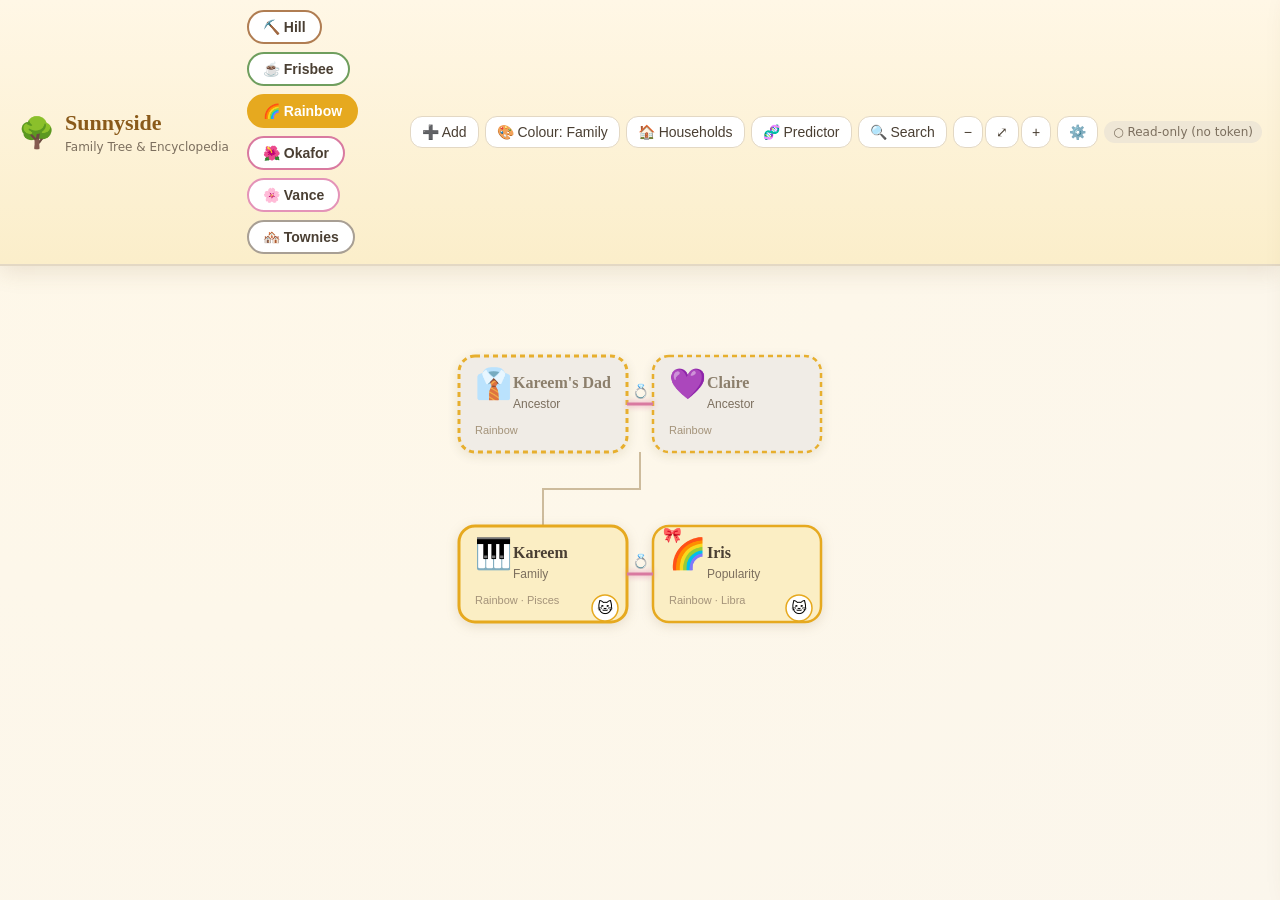
==== docs/index.html @ f7dc530b "Add 🧬 baby genetics predictor tab Pick two parents and see possible children's hair & eye colours us" ====
<!DOCTYPE html>
<html lang="en">
<head>
  <meta charset="UTF-8">
  <meta name="viewport" content="width=device-width, initial-scale=1.0">
  <title>Sunnyside Family Tree 🌳🌻</title>
  <link rel="stylesheet" href="css/styles.css">
  <link rel="icon" href="data:image/svg+xml,<svg xmlns='http://www.w3.org/2000/svg' viewBox='0 0 100 100'><text y='.9em' font-size='90'>🌻</text></svg>">
</head>
<body>
  <header class="topbar">
    <div class="brand"><span class="brand-emoji">🌳</span><div><h1>Sunnyside</h1><small>Family Tree &amp; Encyclopedia</small></div></div>
    <nav id="tabs" class="tabs"></nav>
    <div class="toolbar">
      <span class="add-wrap">
        <button id="btnAdd" class="tool" title="Add a new Sim or pet">➕ Add</button>
        <div id="addMenu" class="add-menu">
          <button data-add-sim>👶 Add a Sim</button>
          <button data-add-pet>🐾 Add a pet</button>
          <button data-add-hh>🏠 Add a household</button>
        </div>
      </span>
      <button id="btnColour" class="tool" title="Switch colour coding">🎨 Colour: Family</button>
      <button id="btnHouseholds" class="tool" title="Household view">🏠 Households</button>
      <button id="btnPredict" class="tool" title="Baby genetics predictor">🧬 Predictor</button>
      <button id="btnSearch" class="tool" title="Search (press /)">🔍 Search</button>
      <span class="zoomgroup">
        <button id="btnZoomOut" class="tool" title="Zoom out">−</button>
        <button id="btnZoomReset" class="tool" title="Fit">⤢</button>
        <button id="btnZoomIn" class="tool" title="Zoom in">+</button>
      </span>
      <button id="btnSettings" class="tool" title="Settings">⚙️</button>
      <span id="saveStatus" class="status readonly">○ Read-only</span>
    </div>
  </header>

  <main id="stage" class="stage"><div class="loading">Loading Sunnyside… 🌻</div></main>

  <div id="legend" class="legend"></div>

  <aside id="panel" class="panel"></aside>

  <!-- Search overlay -->
  <div id="searchOverlay" class="overlay search-overlay">
    <div class="search-box">
      <input id="searchInput" type="text" placeholder="Search any Sim or pet…" autocomplete="off">
      <div id="searchList" class="search-list"></div>
    </div>
  </div>

  <!-- Settings overlay -->
  <div id="settingsOverlay" class="overlay">
    <div class="settings-box">
      <h2>⚙️ Settings — Auto-save</h2>
      <p class="settings-intro">Paste a GitHub access token to auto-save every change straight to your repo. No token = read-only.
        See <a href="SETUP.md" target="_blank">SETUP.md</a> for step-by-step instructions.</p>
      <label class="frow"><span>Repository</span><input id="setRepo" placeholder="cannedelf/iris-journal"></label>
      <label class="frow"><span>Branch</span><input id="setBranch" placeholder="main"></label>
      <label class="frow"><span>Access token</span><input id="setToken" type="password" placeholder="github_pat_…"></label>
      <p id="setMsg" class="settings-msg"></p>
      <button id="setResync" type="button" class="ghost" style="width:100%">🔄 Reload latest from GitHub (fixes out-of-sync)</button>
      <div class="settings-actions"><button id="setCancel" class="ghost">Cancel</button><button id="setSave" class="primary">Save &amp; connect</button></div>
      <p class="settings-note">🔒 The token is stored only in this browser (localStorage). Use a fine-grained token scoped to just this one repository with Contents read &amp; write.</p>
    </div>
  </div>

  <script type="module" src="js/app.js"></script>
</body>
</html>
---- docs/css/styles.css ----
/* Sunnyside Family Tree — warm, photo-album styling. Not a spreadsheet! 🌻 */
:root {
  --cream: #fbf6ec;
  --cream-2: #f4ecdc;
  --ink: #4a3f33;
  --ink-soft: #7c6f5e;
  --gold: #e6a91f;
  --green: #6f9e5e;
  --pink: #d97aa0;
  --line: #e3d8c4;
  --shadow: 0 6px 22px rgba(120, 95, 50, 0.14);
  --radius: 18px;
  font-size: 16px;
}

* { box-sizing: border-box; }
html, body { height: 100%; margin: 0; }
body {
  font-family: "Segoe UI", "Nunito", system-ui, -apple-system, sans-serif;
  color: var(--ink);
  background: radial-gradient(circle at 20% -10%, #fff8e8, var(--cream)) fixed;
  display: flex; flex-direction: column; height: 100vh; overflow: hidden;
}
h1, h2, h3, h4 { font-family: "Georgia", "Nunito", serif; font-weight: 700; }
a { color: var(--green); }

/* ---------- Top bar ---------- */
.topbar {
  display: flex; align-items: center; gap: 18px; padding: 10px 18px;
  background: linear-gradient(180deg, #fff7e6, #fbeeca);
  border-bottom: 2px solid var(--line); box-shadow: var(--shadow); z-index: 20; flex-wrap: wrap;
}
.brand { display: flex; align-items: center; gap: 10px; }
.brand-emoji { font-size: 30px; }
.brand h1 { margin: 0; font-size: 22px; color: #8a5a1a; }
.brand small { color: var(--ink-soft); font-size: 12px; }

.tabs { display: flex; gap: 8px; flex: 1; flex-wrap: wrap; }
.tab {
  border: 2px solid var(--c, #ccc); background: #fff; color: var(--ink);
  padding: 7px 14px; border-radius: 999px; cursor: pointer; font-size: 14px; font-weight: 600;
  transition: all .15s;
}
.tab:hover { background: color-mix(in srgb, var(--c) 14%, #fff); }
.tab.active { background: var(--c); color: #fff; }

.toolbar { display: flex; align-items: center; gap: 6px; flex-wrap: wrap; }
.tool {
  border: 1.5px solid var(--line); background: #fff; border-radius: 12px; padding: 7px 11px;
  cursor: pointer; font-size: 14px; color: var(--ink);
}
.tool:hover { background: var(--cream-2); }
.tool.active { background: var(--gold); color: #fff; border-color: var(--gold); }
.add-wrap { position: relative; display: inline-block; }
.add-menu { position: absolute; top: 110%; left: 0; background: #fff; border: 1.5px solid var(--line); border-radius: 12px; box-shadow: var(--shadow); padding: 6px; display: none; z-index: 50; min-width: 150px; }
.add-menu.open { display: block; }
.add-menu button { display: block; width: 100%; text-align: left; border: none; background: none; padding: 9px 12px; border-radius: 8px; cursor: pointer; font-size: 14px; color: var(--ink); }
.add-menu button:hover { background: var(--cream-2); }
.zoomgroup { display: inline-flex; gap: 2px; }
.zoomgroup .tool { padding: 7px 10px; }

.status { font-size: 12px; padding: 4px 9px; border-radius: 999px; white-space: nowrap; }
.status.readonly { background: #efe7d6; color: var(--ink-soft); }
.status.saved { background: #e3f0d8; color: #4d7a36; }
.status.dirty { background: #fbe6c4; color: #9a6a14; }

/* ---------- Stage / tree ---------- */
.stage { flex: 1; position: relative; overflow: hidden; }
.loading, .empty, .error { padding: 60px; text-align: center; color: var(--ink-soft); }
.error small { color: #b56; }

.tree-svg { display: block; width: 100%; height: 100%; cursor: grab; }
.tree-svg.grabbing { cursor: grabbing; }

.node { cursor: pointer; }
.node-box { filter: drop-shadow(0 3px 6px rgba(120,95,50,.16)); transition: filter .15s; }
.node:hover .node-box { filter: drop-shadow(0 0 8px rgba(230,169,31,.65)); }
.node.ancestor .node-box { opacity: .92; }

/* Iris — the heart of Sunnyside — gets a gentle cycling rainbow glow. 🌈 */
.node.heart .node-box { animation: rainbowglow 5s linear infinite; }
.node.heart:hover .node-box { animation: none; }
@keyframes rainbowglow {
  0%   { filter: drop-shadow(0 0 5px #e6a91f); }
  20%  { filter: drop-shadow(0 0 6px #6f9e5e); }
  40%  { filter: drop-shadow(0 0 6px #5aa6d0); }
  60%  { filter: drop-shadow(0 0 6px #d97aa0); }
  80%  { filter: drop-shadow(0 0 6px #b07d52); }
  100% { filter: drop-shadow(0 0 5px #e6a91f); }
}
.type-badge text { pointer-events: none; }
.node.faded { opacity: .55; }
.node.faded:hover { opacity: .85; }
.node-name { font: 700 16px Georgia, serif; fill: var(--ink); }
.node-sub { font: 500 12px "Segoe UI", sans-serif; fill: var(--ink-soft); }
.node-foot { font: 500 11px "Segoe UI", sans-serif; fill: #a4937a; }
.node.ancestor .node-name { fill: #8c7f6c; }

.edge { fill: none; stroke: #cdbb9c; stroke-width: 2; }
.marriage { stroke: var(--pink); stroke-width: 2.5; }
.marriage.strong { stroke-width: 3; filter: drop-shadow(0 0 3px #e58fb0); animation: marriageglow 2.4s ease-in-out infinite; }
@keyframes marriageglow { 0%,100% { opacity: .7; } 50% { opacity: 1; } }
.edge-alien { stroke: #4fae3f; stroke-width: 2.5; stroke-dasharray: 7 5; filter: drop-shadow(0 0 2.5px #9be08a); animation: alienflow 1.4s linear infinite; }
@keyframes alienflow { to { stroke-dashoffset: -24; } }
.alien-mark { font-size: 15px; }

/* Adoption — a love choice, not biology: warm pink dotted line + beating heart. ❤️ */
.edge-adopt { stroke: #e05a7a; stroke-width: 2.5; stroke-dasharray: 2 6; stroke-linecap: round; filter: drop-shadow(0 0 2px #f3acc0); }
.adopt-mark { font-size: 14px; transform-box: fill-box; transform-origin: center; animation: heartbeat 1.6s ease-in-out infinite; }
@keyframes heartbeat { 0%, 100% { transform: scale(1); } 15% { transform: scale(1.28); } 30% { transform: scale(1); } 45% { transform: scale(1.18); } 60% { transform: scale(1); } }
.marriage-mark { font-size: 14px; }

.pet-chip { cursor: pointer; }
.pet-chip:hover circle { stroke-width: 2.5; }

/* ---------- Households ---------- */
.household-grid { display: grid; grid-template-columns: repeat(auto-fill, minmax(280px, 1fr)); gap: 18px; padding: 24px; overflow: auto; height: 100%; }
.household-card { position: relative; background: #fff; border: 1.5px solid var(--line); border-radius: var(--radius); padding: 16px 18px; box-shadow: var(--shadow); }
.hh-edit { position: absolute; top: 12px; right: 12px; border: 1.5px solid var(--line); background: #fff; border-radius: 9px; padding: 4px 9px; cursor: pointer; font-size: 13px; color: #8a5a1a; }
.hh-edit:hover { background: var(--cream-2); }
.household-card h3 { margin: 0 0 2px; }
.household-loc { color: var(--ink-soft); font-size: 13px; margin: 0 0 10px; }
.household-feat { color: #a4937a; font-size: 12px; margin: 10px 0 0; font-style: italic; }
.household-members { display: flex; flex-wrap: wrap; gap: 7px; }
.member-chip { border: 2px solid #ccc; background: #fff; border-radius: 999px; padding: 5px 11px; font-size: 13px; cursor: pointer; }
.member-chip:hover { background: var(--cream-2); }

/* ---------- Slide-over panel ---------- */
.panel {
  position: fixed; top: 0; right: 0; width: min(560px, 96vw); height: 100vh;
  background: var(--cream); box-shadow: -8px 0 30px rgba(90,70,40,.22);
  transform: translateX(105%); transition: transform .28s cubic-bezier(.3,.7,.3,1);
  overflow-y: auto; z-index: 40;
}
.panel.open { transform: translateX(0); }

.profile { --fam: #a89f94; padding-bottom: 40px; }
.profile-head {
  position: relative; padding: 22px 24px 18px;
  background: linear-gradient(160deg, color-mix(in srgb, var(--fam) 22%, #fff), #fff);
  border-bottom: 3px solid var(--fam); display: flex; gap: 18px; align-items: flex-start;
}
.close, .edit {
  position: absolute; top: 14px; border: none; background: #fff; border-radius: 10px;
  padding: 6px 10px; cursor: pointer; box-shadow: var(--shadow); font-size: 14px;
}
.close { right: 14px; }
.edit { right: 64px; color: #8a5a1a; }
.photo { width: 104px; height: 104px; border-radius: 16px; border: 3px solid var(--fam); overflow: hidden; flex-shrink: 0; box-shadow: var(--shadow); }
.photo img { width: 100%; height: 100%; object-fit: cover; }
.photo.placeholder { display: flex; align-items: center; justify-content: center; font-size: 52px; }
.head-text h2 { margin: 4px 0 2px; }
.head-sub { margin: 0; color: var(--ink-soft); font-size: 13px; }
.oneliner { font-style: italic; color: #8a6a3a; margin: 8px 0 0; }
.anc-banner { font-size: 12px; background: #efece6; color: #8c7f6c; padding: 4px 8px; border-radius: 8px; display: inline-block; margin: 6px 0 0; }

.nav-block { display: grid; gap: 8px; padding: 14px 24px; background: #fff; border-bottom: 1px solid var(--line); }
.nav-block strong { font-size: 12px; color: var(--ink-soft); margin-right: 6px; text-transform: uppercase; letter-spacing: .03em; }
.rel-chip { border: 2px solid #ccc; background: #fff; border-radius: 999px; padding: 3px 10px; font-size: 13px; cursor: pointer; margin: 2px; }
.rel-chip:hover { background: var(--cream-2); }
.rel-chip.missing { color: #b56; border-color: #e3b; cursor: default; }
.muted { color: #b3a890; }

.profile section { padding: 16px 24px; border-bottom: 1px solid var(--line); }
.profile h3 { margin: 0 0 12px; color: #8a5a1a; font-size: 17px; }
.profile h4 { margin: 14px 0 8px; font-size: 14px; }
.kv { display: grid; grid-template-columns: 1fr 1fr; gap: 8px 18px; margin: 0; }
.kv > div { display: flex; flex-direction: column; }
.kv dt { font-size: 11px; color: var(--ink-soft); text-transform: uppercase; letter-spacing: .03em; }
.kv dd { margin: 1px 0 0; font-size: 14px; }
.gen-notes { background: #fff3da; border-left: 3px solid var(--gold); padding: 8px 12px; border-radius: 6px; font-size: 13px; margin: 12px 0 0; }

.bar-row { display: grid; grid-template-columns: 90px 1fr 28px; align-items: center; gap: 10px; margin: 4px 0; }
.bar-label { font-size: 13px; }
.bar-track { background: #ece0c9; height: 9px; border-radius: 5px; overflow: hidden; }
.bar-fill { display: block; height: 100%; background: linear-gradient(90deg, var(--gold), var(--green)); }
.bar-val { font-size: 12px; text-align: right; color: var(--ink-soft); }
.ok { color: #4d7a36; } .warn { color: #c2772a; }

.moments, .rels { width: 100%; border-collapse: collapse; font-size: 13px; }
.moments td, .rels td { padding: 6px 8px; border-bottom: 1px solid var(--line); vertical-align: top; }
.moments .mr { font-weight: 700; color: var(--green); white-space: nowrap; width: 40px; }
.mn { display: block; color: var(--ink-soft); font-size: 12px; }
.wants { list-style: none; padding: 0; margin: 0; }
.wants li { padding: 4px 0; font-size: 14px; }

/* ---------- Editor ---------- */
.editor { padding: 0 0 60px; }
.editor-head { position: sticky; top: 0; background: #fff; padding: 16px 24px; border-bottom: 2px solid var(--gold); display: flex; justify-content: space-between; align-items: center; z-index: 2; }
.editor-head h2 { margin: 0; font-size: 18px; }
.editor-actions { display: flex; gap: 8px; }
.editor fieldset { border: 1px solid var(--line); border-radius: 12px; margin: 16px 24px; padding: 12px 16px; }
.editor legend { font-weight: 700; color: #8a5a1a; padding: 0 6px; }
.frow { display: grid; grid-template-columns: 150px 1fr; align-items: center; gap: 10px; margin: 7px 0; }
.frow > span { font-size: 13px; color: var(--ink-soft); }
.editor input, .editor select, .editor textarea { padding: 7px 9px; border: 1.5px solid var(--line); border-radius: 9px; font: inherit; font-size: 14px; background: #fff; width: 100%; }
.editor textarea { min-height: 60px; resize: vertical; }
.photo-edit { display: flex; align-items: center; gap: 16px; padding: 16px 24px; }
.file-btn { background: var(--gold); color: #fff; padding: 9px 14px; border-radius: 10px; cursor: pointer; font-size: 14px; font-weight: 600; }
.file-btn input { display: none; }
.rows { display: flex; flex-direction: column; gap: 6px; }
.lrow { display: flex; gap: 6px; align-items: center; }
.lrow.rel { flex-wrap: wrap; }
.lrow input.narrow { max-width: 60px; }
.del { background: #f6e2e2; border: none; border-radius: 8px; padding: 6px 9px; cursor: pointer; color: #b55; }
.add { margin-top: 8px; background: #eef3e6; border: 1px dashed var(--green); border-radius: 9px; padding: 7px 12px; cursor: pointer; color: #4d7a36; }
.hint { font-size: 13px; margin: 6px 0 0; }
.editor-foot { padding: 8px 24px 24px; display: flex; justify-content: flex-end; gap: 10px; align-items: center; }
.editor-foot .spacer { flex: 1; }
.danger { background: #f6e2e2; color: #b5454f; border: 1.5px solid #e3b8bc; border-radius: 10px; padding: 9px 16px; cursor: pointer; font-size: 14px; }
.danger:hover { background: #f0d0d0; }

.primary { background: var(--gold); color: #fff; border: none; border-radius: 10px; padding: 9px 18px; cursor: pointer; font-weight: 600; font-size: 14px; }
.primary:hover { background: #d29a14; }
.ghost { background: #fff; border: 1.5px solid var(--line); border-radius: 10px; padding: 9px 16px; cursor: pointer; font-size: 14px; }

/* ---------- Overlays ---------- */
.overlay { position: fixed; inset: 0; background: rgba(70,55,30,.32); display: none; align-items: flex-start; justify-content: center; z-index: 60; }
.overlay.open { display: flex; }
.search-overlay { padding-top: 12vh; }
.search-box { background: var(--cream); width: min(540px, 92vw); border-radius: 16px; box-shadow: var(--shadow); overflow: hidden; }
.search-box input { width: 100%; border: none; padding: 16px 20px; font-size: 17px; background: #fff; outline: none; }
.search-list { max-height: 50vh; overflow-y: auto; }
.search-item { display: flex; align-items: center; gap: 8px; width: 100%; text-align: left; border: none; background: none; padding: 11px 20px; cursor: pointer; font-size: 15px; border-top: 1px solid var(--line); }
.search-item:hover { background: var(--cream-2); }
.search-item small { color: var(--ink-soft); margin-left: auto; }

.settings-box { background: var(--cream); width: min(520px, 92vw); margin-top: 10vh; border-radius: 16px; padding: 24px 26px; box-shadow: var(--shadow); }
.settings-box h2 { margin: 0 0 8px; }
.settings-intro { font-size: 14px; color: var(--ink-soft); }
.settings-box .frow { grid-template-columns: 120px 1fr; }
.settings-box input { padding: 8px 10px; border: 1.5px solid var(--line); border-radius: 9px; font: inherit; }
.settings-actions { display: flex; justify-content: flex-end; gap: 10px; margin-top: 16px; }
.settings-msg { font-size: 13px; min-height: 18px; color: #8a5a1a; }
.settings-note { font-size: 12px; color: var(--ink-soft); margin-top: 14px; background: #fff; padding: 10px 12px; border-radius: 9px; }

/* Type-colour legend (shown only in Colour: Type mode) */
.legend { position: fixed; left: 16px; bottom: 16px; background: rgba(255,255,255,.95); border: 1.5px solid var(--line); border-radius: 14px; padding: 12px 14px; box-shadow: var(--shadow); z-index: 30; display: none; max-width: 230px; }
.legend.show { display: block; }
.legend strong { display: block; font-size: 12px; text-transform: uppercase; letter-spacing: .04em; color: var(--ink-soft); margin-bottom: 6px; }
.legend .leg { display: flex; align-items: center; gap: 7px; font-size: 13px; padding: 2px 0; }
.legend .leg i { width: 14px; height: 14px; border-radius: 4px; display: inline-block; flex-shrink: 0; }

.type-tag { font-size: 12px; font-weight: 600; background: rgba(255,255,255,.7); border: 1px solid var(--fam); border-radius: 999px; padding: 1px 8px; vertical-align: middle; white-space: nowrap; }

/* Baby genetics predictor */
.predictor { max-width: 680px; margin: 0 auto; padding: 28px 24px 50px; height: 100%; overflow-y: auto; }
.predictor h2 { color: #8a5a1a; margin: 0 0 4px; }
.pred-intro { color: var(--ink-soft); margin: 0 0 18px; }
.pred-pickers { display: flex; align-items: flex-end; gap: 14px; flex-wrap: wrap; background: #fff; border: 1.5px solid var(--line); border-radius: 14px; padding: 16px; box-shadow: var(--shadow); }
.pred-pickers label { display: flex; flex-direction: column; gap: 4px; font-size: 12px; color: var(--ink-soft); flex: 1; min-width: 160px; text-transform: uppercase; letter-spacing: .03em; }
.pred-pickers select { padding: 9px 10px; border: 1.5px solid var(--line); border-radius: 9px; font: inherit; font-size: 15px; background: #fff; }
.pred-plus { font-size: 20px; padding-bottom: 8px; }
.pred-results { margin-top: 20px; }
.pred-pair { font-size: 18px; font-weight: 700; text-align: center; margin: 0 0 16px; font-family: Georgia, serif; }
.pred-pair span { color: var(--pink); margin: 0 4px; }
.gene-block { background: #fff; border: 1.5px solid var(--line); border-radius: 14px; padding: 14px 18px; margin-bottom: 14px; box-shadow: var(--shadow); }
.gene-block h3 { margin: 0 0 10px; color: #8a5a1a; font-size: 16px; }
.gene-row { display: grid; grid-template-columns: 24px 96px 1fr 42px; align-items: center; gap: 10px; margin: 6px 0; }
.gene-emoji { font-size: 17px; }
.gene-cat { font-size: 14px; }
.gene-bar { background: #ece0c9; height: 11px; border-radius: 6px; overflow: hidden; }
.gene-bar span { display: block; height: 100%; background: linear-gradient(90deg, var(--gold), var(--pink)); }
.gene-pct { font-size: 13px; text-align: right; color: var(--ink-soft); }
.gene-magic { font-size: 13px; color: #8a6a3a; margin: 10px 0 0; }
.carried { font-size: 13px; color: #8a6a3a; background: #fff3da; border-left: 3px solid var(--gold); padding: 6px 10px; border-radius: 6px; margin: 8px 0 0; }

.toast { position: fixed; bottom: 22px; left: 50%; transform: translateX(-50%); background: var(--ink); color: #fff; padding: 11px 18px; border-radius: 12px; font-size: 14px; box-shadow: var(--shadow); z-index: 80; }

@media (max-width: 640px) {
  .kv { grid-template-columns: 1fr; }
  .frow { grid-template-columns: 1fr; }
  .brand small { display: none; }
}
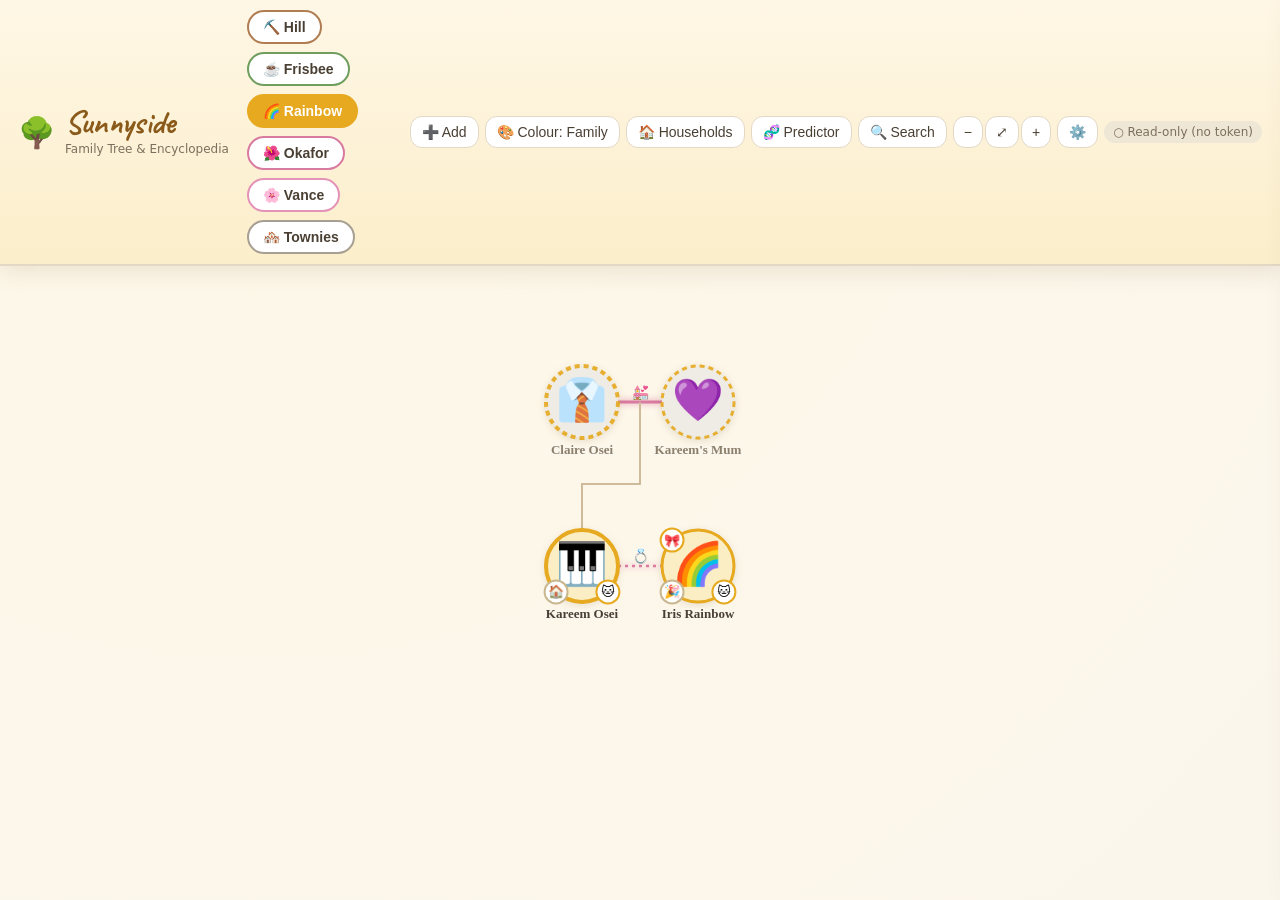
==== commit 9b8e149c: "Handwritten Sunnyside title + distinct engaged/married lines - 'Sunnyside' header now uses the warm " ====
--- a/docs/index.html
+++ b/docs/index.html
@@ -4,6 +4,9 @@
   <meta charset="UTF-8">
   <meta name="viewport" content="width=device-width, initial-scale=1.0">
   <title>Sunnyside Family Tree 🌳🌻</title>
+  <link rel="preconnect" href="https://fonts.googleapis.com">
+  <link rel="preconnect" href="https://fonts.gstatic.com" crossorigin>
+  <link href="https://fonts.googleapis.com/css2?family=Caveat:wght@600;700&display=swap" rel="stylesheet">
   <link rel="stylesheet" href="css/styles.css">
   <link rel="icon" href="data:image/svg+xml,<svg xmlns='http://www.w3.org/2000/svg' viewBox='0 0 100 100'><text y='.9em' font-size='90'>🌻</text></svg>">
 </head>
--- a/docs/css/styles.css
+++ b/docs/css/styles.css
@@ -32,7 +32,7 @@
 }
 .brand { display: flex; align-items: center; gap: 10px; }
 .brand-emoji { font-size: 30px; }
-.brand h1 { margin: 0; font-size: 22px; color: #8a5a1a; }
+.brand h1 { margin: 0; font-family: 'Caveat', 'Segoe Script', cursive; font-size: 33px; font-weight: 700; color: #8a5a1a; line-height: .95; }
 .brand small { color: var(--ink-soft); font-size: 12px; }
 
 .tabs { display: flex; gap: 8px; flex: 1; flex-wrap: wrap; }
@@ -72,14 +72,19 @@
 .tree-svg { display: block; width: 100%; height: 100%; cursor: grab; }
 .tree-svg.grabbing { cursor: grabbing; }
 
-.node { cursor: pointer; }
-.node-box { filter: drop-shadow(0 3px 6px rgba(120,95,50,.16)); transition: filter .15s; }
-.node:hover .node-box { filter: drop-shadow(0 0 8px rgba(230,169,31,.65)); }
-.node.ancestor .node-box { opacity: .92; }
+.node { cursor: pointer; outline: none; -webkit-tap-highlight-color: transparent; }
+.node:focus-visible .avatar-ring { filter: drop-shadow(0 0 7px rgba(230,169,31,.95)); }
+.avatar-bg { filter: drop-shadow(0 2px 5px rgba(120,95,50,.22)); }
+.avatar-ring { transition: filter .15s; }
+.avatar-emoji, .pet-count { pointer-events: none; }
+.node:hover .avatar-ring { filter: drop-shadow(0 0 8px rgba(230,169,31,.75)); }
+.node:hover .avatar-bg { filter: drop-shadow(0 0 9px rgba(230,169,31,.55)); }
+.node.ancestor .avatar-ring { opacity: .9; }
+.pet-count { fill: #8a5a1a; font-weight: 700; }
 
 /* Iris — the heart of Sunnyside — gets a gentle cycling rainbow glow. 🌈 */
-.node.heart .node-box { animation: rainbowglow 5s linear infinite; }
-.node.heart:hover .node-box { animation: none; }
+.node.heart .avatar-ring { animation: rainbowglow 5s linear infinite; }
+.node.heart:hover .avatar-ring { animation: none; }
 @keyframes rainbowglow {
   0%   { filter: drop-shadow(0 0 5px #e6a91f); }
   20%  { filter: drop-shadow(0 0 6px #6f9e5e); }
@@ -91,15 +96,16 @@
 .type-badge text { pointer-events: none; }
 .node.faded { opacity: .55; }
 .node.faded:hover { opacity: .85; }
-.node-name { font: 700 16px Georgia, serif; fill: var(--ink); }
+.node-name { font: 700 13px Georgia, serif; fill: var(--ink); paint-order: stroke; stroke: #fbf6ec; stroke-width: 3.5px; stroke-linejoin: round; }
 .node-sub { font: 500 12px "Segoe UI", sans-serif; fill: var(--ink-soft); }
 .node-foot { font: 500 11px "Segoe UI", sans-serif; fill: #a4937a; }
 .node.ancestor .node-name { fill: #8c7f6c; }
 
 .edge { fill: none; stroke: #cdbb9c; stroke-width: 2; }
-.marriage { stroke: var(--pink); stroke-width: 2.5; }
-.marriage.strong { stroke-width: 3; filter: drop-shadow(0 0 3px #e58fb0); animation: marriageglow 2.4s ease-in-out infinite; }
-@keyframes marriageglow { 0%,100% { opacity: .7; } 50% { opacity: 1; } }
+.marriage { stroke: var(--pink); stroke-width: 2; }
+.marriage.engaged { stroke-width: 2.5; stroke-dasharray: 3 4; filter: drop-shadow(0 0 3px #e58fb0); animation: marriageglow 2.4s ease-in-out infinite; }
+.marriage.married { stroke-width: 3.2; filter: drop-shadow(0 0 3px #e58fb0); animation: marriageglow 2.4s ease-in-out infinite; }
+@keyframes marriageglow { 0%,100% { opacity: .72; } 50% { opacity: 1; } }
 .edge-alien { stroke: #4fae3f; stroke-width: 2.5; stroke-dasharray: 7 5; filter: drop-shadow(0 0 2.5px #9be08a); animation: alienflow 1.4s linear infinite; }
 @keyframes alienflow { to { stroke-dashoffset: -24; } }
 .alien-mark { font-size: 15px; }
@@ -114,7 +120,14 @@
 .pet-chip:hover circle { stroke-width: 2.5; }
 
 /* ---------- Households ---------- */
-.household-grid { display: grid; grid-template-columns: repeat(auto-fill, minmax(280px, 1fr)); gap: 18px; padding: 24px; overflow: auto; height: 100%; }
+.households-view { height: 100%; overflow-y: auto; padding-bottom: 30px; }
+.household-grid { display: grid; grid-template-columns: repeat(auto-fill, minmax(280px, 1fr)); gap: 18px; padding: 18px 24px; }
+.rotation-banner { display: flex; align-items: center; gap: 12px; justify-content: center; background: linear-gradient(180deg, #fff7e6, #fbeeca); border: 1.5px solid var(--line); border-radius: 14px; padding: 12px 18px; margin: 18px 24px 0; box-shadow: var(--shadow); flex-wrap: wrap; }
+.rot-label { color: var(--ink-soft); font-size: 14px; }
+.rot-num { font-family: Georgia, serif; font-size: 20px; color: #8a5a1a; cursor: pointer; padding: 2px 12px; border-radius: 8px; }
+.rot-num:hover { background: #fff; }
+.rot-btn { width: 30px; height: 30px; border-radius: 50%; border: 1.5px solid var(--gold); background: #fff; color: #8a5a1a; font-size: 18px; cursor: pointer; line-height: 1; }
+.rot-btn:hover { background: var(--gold); color: #fff; }
 .household-card { position: relative; background: #fff; border: 1.5px solid var(--line); border-radius: var(--radius); padding: 16px 18px; box-shadow: var(--shadow); }
 .hh-edit { position: absolute; top: 12px; right: 12px; border: 1.5px solid var(--line); background: #fff; border-radius: 9px; padding: 4px 9px; cursor: pointer; font-size: 13px; color: #8a5a1a; }
 .hh-edit:hover { background: var(--cream-2); }
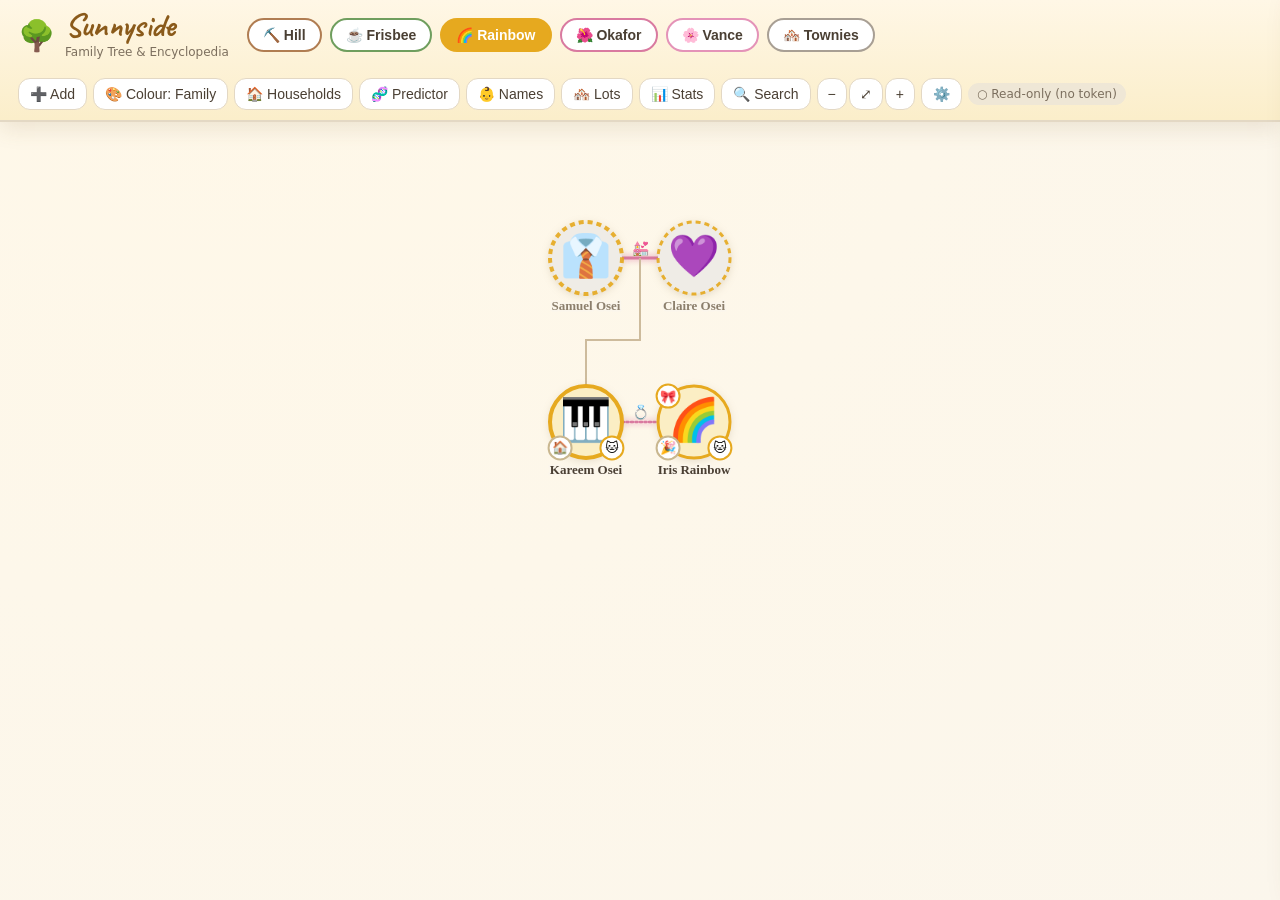
==== commit 22a3fa92: "Features 3-6: Baby Name Bank, Badges, Community Lots, Stats #3 👶 Baby Name Bank tab — each family's " ====
--- a/docs/index.html
+++ b/docs/index.html
@@ -21,11 +21,15 @@
           <button data-add-sim>👶 Add a Sim</button>
           <button data-add-pet>🐾 Add a pet</button>
           <button data-add-hh>🏠 Add a household</button>
+          <button data-add-lot>🏘️ Add a community lot</button>
         </div>
       </span>
       <button id="btnColour" class="tool" title="Switch colour coding">🎨 Colour: Family</button>
       <button id="btnHouseholds" class="tool" title="Household view">🏠 Households</button>
       <button id="btnPredict" class="tool" title="Baby genetics predictor">🧬 Predictor</button>
+      <button id="btnNames" class="tool" title="Baby name bank">👶 Names</button>
+      <button id="btnLots" class="tool" title="Community lots">🏘️ Lots</button>
+      <button id="btnStats" class="tool" title="Sunnyside stats">📊 Stats</button>
       <button id="btnSearch" class="tool" title="Search (press /)">🔍 Search</button>
       <span class="zoomgroup">
         <button id="btnZoomOut" class="tool" title="Zoom out">−</button>
--- a/docs/css/styles.css
+++ b/docs/css/styles.css
@@ -103,7 +103,7 @@
 
 .edge { fill: none; stroke: #cdbb9c; stroke-width: 2; }
 .marriage { stroke: var(--pink); stroke-width: 2; }
-.marriage.engaged { stroke-width: 2.5; stroke-dasharray: 3 4; filter: drop-shadow(0 0 3px #e58fb0); animation: marriageglow 2.4s ease-in-out infinite; }
+.marriage.engaged { stroke-width: 2.5; stroke-dasharray: 2 2.5; stroke-linecap: round; filter: drop-shadow(0 0 3px #e58fb0); animation: marriageglow 2.4s ease-in-out infinite; }
 .marriage.married { stroke-width: 3.2; filter: drop-shadow(0 0 3px #e58fb0); animation: marriageglow 2.4s ease-in-out infinite; }
 @keyframes marriageglow { 0%,100% { opacity: .72; } 50% { opacity: 1; } }
 .edge-alien { stroke: #4fae3f; stroke-width: 2.5; stroke-dasharray: 7 5; filter: drop-shadow(0 0 2.5px #9be08a); animation: alienflow 1.4s linear infinite; }
@@ -131,6 +131,21 @@
 .household-card { position: relative; background: #fff; border: 1.5px solid var(--line); border-radius: var(--radius); padding: 16px 18px; box-shadow: var(--shadow); }
 .hh-edit { position: absolute; top: 12px; right: 12px; border: 1.5px solid var(--line); background: #fff; border-radius: 9px; padding: 4px 9px; cursor: pointer; font-size: 13px; color: #8a5a1a; }
 .hh-edit:hover { background: var(--cream-2); }
+.hh-rotation { display: flex; align-items: center; justify-content: space-between; gap: 8px; margin: 4px 0 10px; }
+.hh-status { font-size: 14px; font-weight: 600; color: var(--ink); }
+.hh-daybtns { display: inline-flex; gap: 4px; }
+.rot-day { border: 1.5px solid var(--green); background: #fff; color: #4d7a36; border-radius: 8px; padding: 4px 9px; cursor: pointer; font-size: 13px; }
+.rot-day:hover { background: #eef3e6; }
+
+/* 🏆 Lifetime want progress */
+.lw-want { font-style: italic; color: #8a6a3a; margin: 0 0 8px; }
+.lw-bar { background: #ece0c9; height: 14px; border-radius: 8px; overflow: hidden; }
+.lw-bar span { display: block; height: 100%; background: linear-gradient(90deg, var(--gold), var(--green)); transition: width .3s; }
+.lw-count { text-align: right; font-weight: 700; color: #8a5a1a; margin: 4px 0 8px; }
+.lw-list { list-style: none; padding: 0; margin: 0; display: flex; flex-wrap: wrap; gap: 6px; }
+.lw-list li { font-size: 14px; }
+.lrow.tracker { flex-wrap: wrap; }
+.tr-done { display: inline-flex; align-items: center; gap: 4px; font-size: 13px; color: var(--ink-soft); white-space: nowrap; }
 .household-card h3 { margin: 0 0 2px; }
 .household-loc { color: var(--ink-soft); font-size: 13px; margin: 0 0 10px; }
 .household-feat { color: #a4937a; font-size: 12px; margin: 10px 0 0; font-style: italic; }
@@ -278,6 +293,40 @@
 .gene-magic { font-size: 13px; color: #8a6a3a; margin: 10px 0 0; }
 .carried { font-size: 13px; color: #8a6a3a; background: #fff3da; border-left: 3px solid var(--gold); padding: 6px 10px; border-radius: 6px; margin: 8px 0 0; }
 
+/* Extra views (Names / Lots / Stats) */
+.extras-view { max-width: 920px; margin: 0 auto; padding: 24px; height: 100%; overflow-y: auto; }
+.extras-h { color: #8a5a1a; margin: 0 0 4px; }
+.extras-sub { color: var(--ink-soft); margin: 0 0 18px; }
+
+.name-family { background: #fff; border: 1.5px solid var(--line); border-left-width: 5px; border-radius: 14px; padding: 14px 18px; margin-bottom: 16px; box-shadow: var(--shadow); }
+.name-family h3 { margin: 0 0 10px; color: #8a5a1a; }
+.name-cols { display: grid; grid-template-columns: 1fr 1fr; gap: 18px; }
+.name-col h4 { margin: 0 0 6px; color: var(--ink-soft); font-size: 13px; text-transform: uppercase; letter-spacing: .04em; }
+.name-col ul { list-style: none; padding: 0; margin: 0; }
+.name-item { display: flex; align-items: center; gap: 7px; padding: 5px 0; font-size: 15px; }
+.name-tick { border: none; background: none; cursor: pointer; font-size: 16px; padding: 0; }
+.name-item.used .name-text { text-decoration: line-through; color: #b3a890; }
+.name-item.used .name-emoji { opacity: .4; }
+.name-item.next { background: #fff7e0; border-radius: 8px; padding: 5px 6px; }
+.name-next { background: var(--gold); color: #fff; font-size: 10px; font-weight: 700; padding: 1px 7px; border-radius: 999px; }
+.name-note { color: #a4937a; font-size: 12px; font-style: italic; margin-left: auto; }
+
+.lots-grid { display: grid; grid-template-columns: repeat(auto-fill, minmax(250px, 1fr)); gap: 16px; }
+.lot-card { position: relative; background: #fff; border: 1.5px solid var(--line); border-radius: 14px; padding: 14px 16px; box-shadow: var(--shadow); }
+.lot-card h3 { margin: 0 0 6px; }
+.lot-status { font-weight: 600; margin: 0 0 6px; }
+.lot-notes { color: var(--ink-soft); font-size: 13px; margin: 0; }
+
+.stats-grid { display: grid; grid-template-columns: repeat(auto-fill, minmax(220px, 1fr)); gap: 16px; }
+.stat-card { background: #fff; border: 1.5px solid var(--line); border-radius: 14px; padding: 14px 18px; box-shadow: var(--shadow); }
+.stat-card h3 { margin: 0 0 8px; font-size: 15px; color: #8a5a1a; }
+.stat-big { font-family: Georgia, serif; font-size: 30px; font-weight: 700; color: var(--ink); margin: 0; }
+.stat-sub { color: var(--ink-soft); font-size: 13px; margin: 4px 0 0; }
+.stat-dist-row { display: flex; justify-content: space-between; font-size: 14px; padding: 2px 0; border-bottom: 1px dotted var(--line); }
+
+.badge-list { list-style: none; padding: 0; margin: 0; }
+.badge-list li { font-size: 14px; padding: 3px 0; }
+
 .toast { position: fixed; bottom: 22px; left: 50%; transform: translateX(-50%); background: var(--ink); color: #fff; padding: 11px 18px; border-radius: 12px; font-size: 14px; box-shadow: var(--shadow); z-index: 80; }
 
 @media (max-width: 640px) {
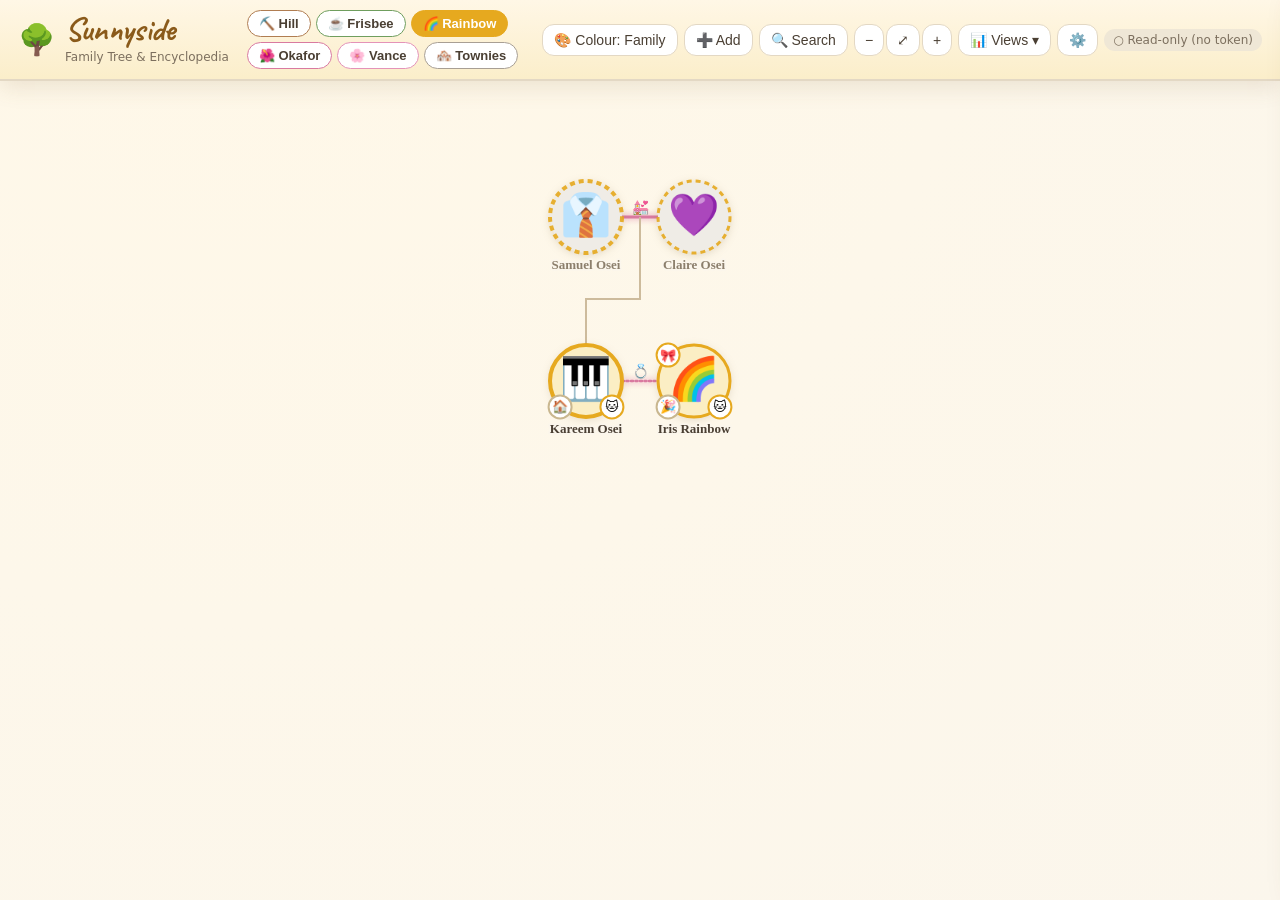
==== commit c977ad78: "Tidy top bar: compact family tabs + single Views dropdown Family tabs are smaller/tighter to fit one" ====
--- a/docs/index.html
+++ b/docs/index.html
@@ -15,6 +15,7 @@
     <div class="brand"><span class="brand-emoji">🌳</span><div><h1>Sunnyside</h1><small>Family Tree &amp; Encyclopedia</small></div></div>
     <nav id="tabs" class="tabs"></nav>
     <div class="toolbar">
+      <button id="btnColour" class="tool" title="Switch colour coding">🎨 Colour: Family</button>
       <span class="add-wrap">
         <button id="btnAdd" class="tool" title="Add a new Sim or pet">➕ Add</button>
         <div id="addMenu" class="add-menu">
@@ -24,17 +25,21 @@
           <button data-add-lot>🏘️ Add a community lot</button>
         </div>
       </span>
-      <button id="btnColour" class="tool" title="Switch colour coding">🎨 Colour: Family</button>
-      <button id="btnHouseholds" class="tool" title="Household view">🏠 Households</button>
-      <button id="btnPredict" class="tool" title="Baby genetics predictor">🧬 Predictor</button>
-      <button id="btnNames" class="tool" title="Baby name bank">👶 Names</button>
-      <button id="btnLots" class="tool" title="Community lots">🏘️ Lots</button>
-      <button id="btnStats" class="tool" title="Sunnyside stats">📊 Stats</button>
       <button id="btnSearch" class="tool" title="Search (press /)">🔍 Search</button>
       <span class="zoomgroup">
         <button id="btnZoomOut" class="tool" title="Zoom out">−</button>
         <button id="btnZoomReset" class="tool" title="Fit">⤢</button>
         <button id="btnZoomIn" class="tool" title="Zoom in">+</button>
+      </span>
+      <span class="views-wrap">
+        <button id="btnViews" class="tool" title="Open a view">📊 Views ▾</button>
+        <div id="viewsMenu" class="add-menu views-menu">
+          <button data-view="households">🏠 Households</button>
+          <button data-view="predict">🧬 Predictor</button>
+          <button data-view="names">👶 Names</button>
+          <button data-view="lots">🏘️ Lots</button>
+          <button data-view="stats">📊 Stats</button>
+        </div>
       </span>
       <button id="btnSettings" class="tool" title="Settings">⚙️</button>
       <span id="saveStatus" class="status readonly">○ Read-only</span>
--- a/docs/css/styles.css
+++ b/docs/css/styles.css
@@ -35,11 +35,11 @@
 .brand h1 { margin: 0; font-family: 'Caveat', 'Segoe Script', cursive; font-size: 33px; font-weight: 700; color: #8a5a1a; line-height: .95; }
 .brand small { color: var(--ink-soft); font-size: 12px; }
 
-.tabs { display: flex; gap: 8px; flex: 1; flex-wrap: wrap; }
+.tabs { display: flex; gap: 5px; flex: 1; flex-wrap: wrap; }
 .tab {
-  border: 2px solid var(--c, #ccc); background: #fff; color: var(--ink);
-  padding: 7px 14px; border-radius: 999px; cursor: pointer; font-size: 14px; font-weight: 600;
-  transition: all .15s;
+  border: 1.5px solid var(--c, #ccc); background: #fff; color: var(--ink);
+  padding: 5px 11px; border-radius: 999px; cursor: pointer; font-size: 13px; font-weight: 600;
+  transition: all .15s; white-space: nowrap;
 }
 .tab:hover { background: color-mix(in srgb, var(--c) 14%, #fff); }
 .tab.active { background: var(--c); color: #fff; }
@@ -51,7 +51,9 @@
 }
 .tool:hover { background: var(--cream-2); }
 .tool.active { background: var(--gold); color: #fff; border-color: var(--gold); }
-.add-wrap { position: relative; display: inline-block; }
+.add-wrap, .views-wrap { position: relative; display: inline-block; }
+.views-menu { left: auto; right: 0; }
+.add-menu button.active { background: var(--cream-2); font-weight: 700; color: #8a5a1a; }
 .add-menu { position: absolute; top: 110%; left: 0; background: #fff; border: 1.5px solid var(--line); border-radius: 12px; box-shadow: var(--shadow); padding: 6px; display: none; z-index: 50; min-width: 150px; }
 .add-menu.open { display: block; }
 .add-menu button { display: block; width: 100%; text-align: left; border: none; background: none; padding: 9px 12px; border-radius: 8px; cursor: pointer; font-size: 14px; color: var(--ink); }
@@ -181,6 +183,15 @@
 .head-sub { margin: 0; color: var(--ink-soft); font-size: 13px; }
 .oneliner { font-style: italic; color: #8a6a3a; margin: 8px 0 0; }
 .anc-banner { font-size: 12px; background: #efece6; color: #8c7f6c; padding: 4px 8px; border-radius: 8px; display: inline-block; margin: 6px 0 0; }
+
+.profile-tabs { position: sticky; top: 0; z-index: 3; display: flex; gap: 2px; padding: 8px 14px 0; background: var(--cream); border-bottom: 2px solid var(--fam, var(--line)); overflow-x: auto; }
+.profile-tabs button { border: none; background: none; padding: 9px 12px; cursor: pointer; font-size: 13px; color: var(--ink-soft); border-radius: 10px 10px 0 0; white-space: nowrap; border-bottom: 3px solid transparent; }
+.profile-tabs button:hover { background: #fff; }
+.profile-tabs button.active { color: #8a5a1a; font-weight: 700; background: #fff; border-bottom-color: var(--fam, var(--gold)); }
+.ptab[hidden] { display: none; }
+.future-note { font-size: 13px; color: #a4937a; font-style: italic; margin: 8px 0 0; }
+.predict-link { margin-top: 12px; background: #f3ece0; border: 1.5px solid var(--gold); color: #8a5a1a; border-radius: 10px; padding: 9px 14px; cursor: pointer; font-size: 14px; font-weight: 600; }
+.predict-link:hover { background: var(--gold); color: #fff; }
 
 .nav-block { display: grid; gap: 8px; padding: 14px 24px; background: #fff; border-bottom: 1px solid var(--line); }
 .nav-block strong { font-size: 12px; color: var(--ink-soft); margin-right: 6px; text-transform: uppercase; letter-spacing: .03em; }
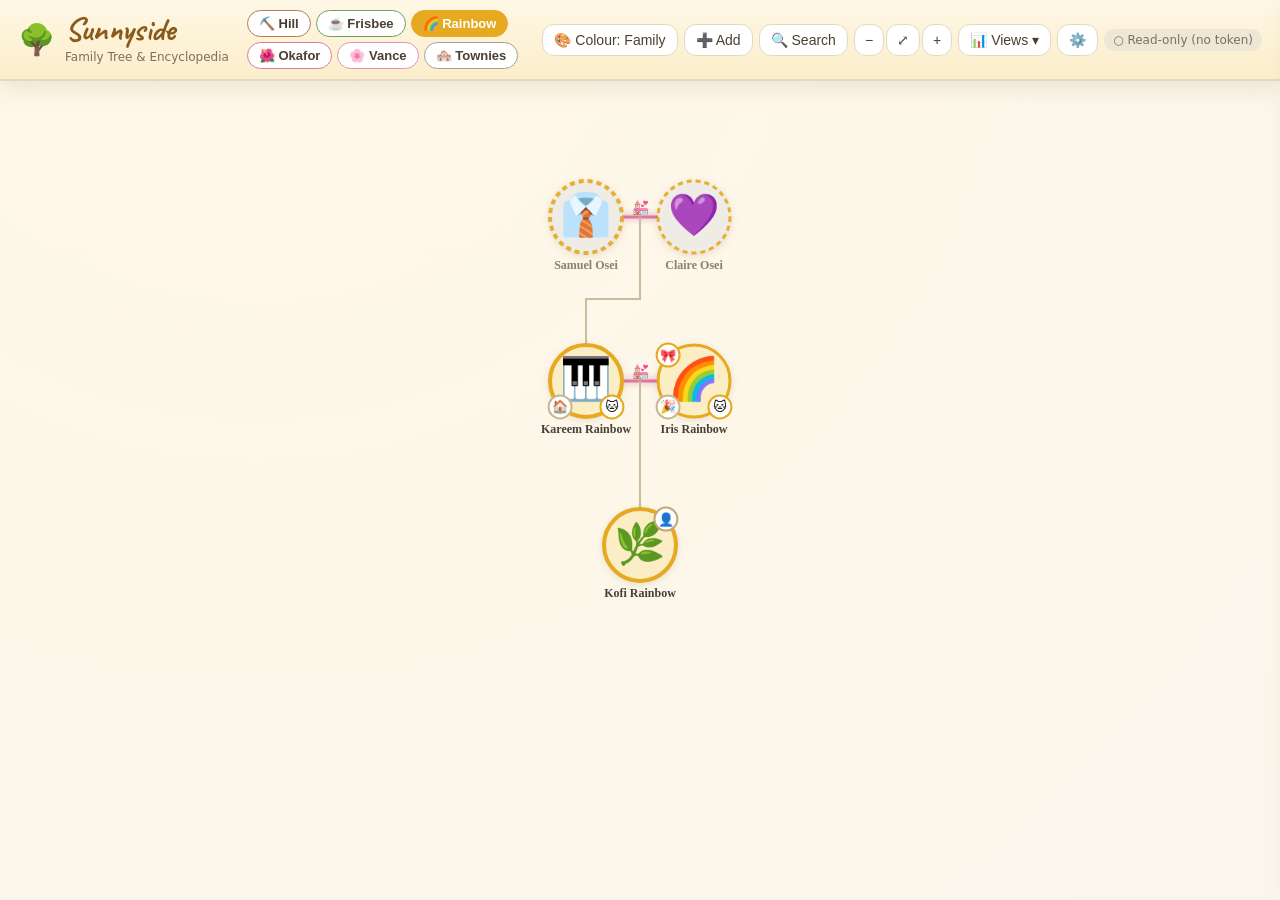
==== commit 22e40136: "Add one-click backups (data .json and full .zip with photos) New Settings buttons: download the whol" ====
--- a/docs/index.html
+++ b/docs/index.html
@@ -71,6 +71,12 @@
       <label class="frow"><span>Access token</span><input id="setToken" type="password" placeholder="github_pat_…"></label>
       <p id="setMsg" class="settings-msg"></p>
       <button id="setResync" type="button" class="ghost" style="width:100%">🔄 Reload latest from GitHub (fixes out-of-sync)</button>
+      <div class="settings-backup">
+        <p class="settings-sub">💾 Backups — keep your own copy on your computer, just in case.</p>
+        <button id="setBackupData" type="button" class="ghost" style="width:100%">💾 Download data backup (.json)</button>
+        <button id="setBackupFull" type="button" class="ghost" style="width:100%">🗂️ Download full backup with photos (.zip)</button>
+        <p id="setBackupMsg" class="settings-msg"></p>
+      </div>
       <div class="settings-actions"><button id="setCancel" class="ghost">Cancel</button><button id="setSave" class="primary">Save &amp; connect</button></div>
       <p class="settings-note">🔒 The token is stored only in this browser (localStorage). Use a fine-grained token scoped to just this one repository with Contents read &amp; write.</p>
     </div>
--- a/docs/css/styles.css
+++ b/docs/css/styles.css
@@ -98,7 +98,7 @@
 .type-badge text { pointer-events: none; }
 .node.faded { opacity: .55; }
 .node.faded:hover { opacity: .85; }
-.node-name { font: 700 13px Georgia, serif; fill: var(--ink); paint-order: stroke; stroke: #fbf6ec; stroke-width: 3.5px; stroke-linejoin: round; }
+.node-name { font: 700 12px Georgia, serif; fill: var(--ink); paint-order: stroke; stroke: #fbf6ec; stroke-width: 3px; stroke-linejoin: round; }
 .node-sub { font: 500 12px "Segoe UI", sans-serif; fill: var(--ink-soft); }
 .node-foot { font: 500 11px "Segoe UI", sans-serif; fill: #a4937a; }
 .node.ancestor .node-name { fill: #8c7f6c; }
@@ -111,6 +111,9 @@
 .edge-alien { stroke: #4fae3f; stroke-width: 2.5; stroke-dasharray: 7 5; filter: drop-shadow(0 0 2.5px #9be08a); animation: alienflow 1.4s linear infinite; }
 @keyframes alienflow { to { stroke-dashoffset: -24; } }
 .alien-mark { font-size: 15px; }
+.coparent-link { stroke: #b0a89f; stroke-width: 2; stroke-dasharray: 5 4; }
+.coparent-link.alien { stroke: #4fae3f; stroke-width: 2.5; filter: drop-shadow(0 0 2.5px #9be08a); animation: alienflow 1.4s linear infinite; }
+.coparent-mark { font-size: 14px; }
 
 /* Adoption — a love choice, not biology: warm pink dotted line + beating heart. ❤️ */
 .edge-adopt { stroke: #e05a7a; stroke-width: 2.5; stroke-dasharray: 2 6; stroke-linecap: round; filter: drop-shadow(0 0 2px #f3acc0); }
@@ -235,8 +238,37 @@
 .editor input, .editor select, .editor textarea { padding: 7px 9px; border: 1.5px solid var(--line); border-radius: 9px; font: inherit; font-size: 14px; background: #fff; width: 100%; }
 .editor textarea { min-height: 60px; resize: vertical; }
 .photo-edit { display: flex; align-items: center; gap: 16px; padding: 16px 24px; }
-.file-btn { background: var(--gold); color: #fff; padding: 9px 14px; border-radius: 10px; cursor: pointer; font-size: 14px; font-weight: 600; }
+.file-btn { background: var(--gold); color: #fff; padding: 9px 14px; border-radius: 10px; cursor: pointer; font-size: 14px; font-weight: 600; display: inline-block; }
 .file-btn input { display: none; }
+
+/* 📸 Photo album — profile view */
+.gallery { display: grid; grid-template-columns: repeat(auto-fill, minmax(120px, 1fr)); gap: 10px; }
+.gcell { margin: 0; cursor: zoom-in; border-radius: 12px; overflow: hidden; background: #fff; border: 1.5px solid var(--line); box-shadow: var(--shadow); transition: transform .12s ease; }
+.gcell:hover { transform: translateY(-2px); }
+.gcell img { width: 100%; aspect-ratio: 1 / 1; object-fit: cover; display: block; }
+.gcell figcaption { font-size: 12px; color: var(--ink-soft); padding: 6px 8px; line-height: 1.3; }
+.gcell figcaption b { color: var(--gold); }
+
+/* Lightbox */
+.lightbox { position: fixed; inset: 0; z-index: 200; background: rgba(40, 32, 22, .86); display: flex; align-items: center; justify-content: center; padding: 24px; cursor: zoom-out; }
+.lb-inner { max-width: 92vw; max-height: 92vh; display: flex; flex-direction: column; align-items: center; gap: 12px; }
+.lb-inner img { max-width: 92vw; max-height: 82vh; object-fit: contain; border-radius: 12px; box-shadow: 0 12px 40px rgba(0,0,0,.5); }
+.lb-cap { color: #fff8e8; font-size: 16px; text-align: center; margin: 0; }
+.lb-cap b { color: var(--gold); }
+.lb-close { position: fixed; top: 18px; right: 22px; width: 42px; height: 42px; border-radius: 50%; border: none; background: rgba(255,255,255,.18); color: #fff; font-size: 20px; cursor: pointer; }
+.lb-close:hover { background: rgba(255,255,255,.32); }
+
+/* 📸 Photo album — editor rows */
+.gallery-rows { display: flex; flex-direction: column; gap: 8px; margin: 8px 0; }
+.grow { display: flex; gap: 8px; align-items: center; padding: 6px; border: 1.5px solid var(--line); border-radius: 12px; background: #fff; }
+.grow.is-cover { border-color: var(--gold); box-shadow: 0 0 0 2px rgba(230,169,31,.25); }
+.gthumb { width: 56px; height: 56px; border-radius: 9px; overflow: hidden; flex-shrink: 0; background: var(--cream-2); }
+.gthumb img { width: 100%; height: 100%; object-fit: cover; }
+.grow .gcap { flex: 1; min-width: 0; }
+.grow .grot { width: 56px; flex-shrink: 0; }
+.grow .gcover, .grow .gdel { border: 1.5px solid var(--line); background: #fff; border-radius: 9px; padding: 6px 9px; cursor: pointer; font-size: 14px; flex-shrink: 0; }
+.grow.is-cover .gcover { background: var(--gold); border-color: var(--gold); }
+.grow .gcover:hover, .grow .gdel:hover { background: var(--cream-2); }
 .rows { display: flex; flex-direction: column; gap: 6px; }
 .lrow { display: flex; gap: 6px; align-items: center; }
 .lrow.rel { flex-wrap: wrap; }
@@ -272,6 +304,8 @@
 .settings-actions { display: flex; justify-content: flex-end; gap: 10px; margin-top: 16px; }
 .settings-msg { font-size: 13px; min-height: 18px; color: #8a5a1a; }
 .settings-note { font-size: 12px; color: var(--ink-soft); margin-top: 14px; background: #fff; padding: 10px 12px; border-radius: 9px; }
+.settings-backup { margin-top: 14px; padding-top: 14px; border-top: 1.5px solid var(--line); display: flex; flex-direction: column; gap: 8px; }
+.settings-sub { font-size: 13px; color: var(--ink-soft); margin: 0 0 2px; }
 
 /* Type-colour legend (shown only in Colour: Type mode) */
 .legend { position: fixed; left: 16px; bottom: 16px; background: rgba(255,255,255,.95); border: 1.5px solid var(--line); border-radius: 14px; padding: 12px 14px; box-shadow: var(--shadow); z-index: 30; display: none; max-width: 230px; }
@@ -338,6 +372,11 @@
 .badge-list { list-style: none; padding: 0; margin: 0; }
 .badge-list li { font-size: 14px; padding: 3px 0; }
 
+.timeline { background: #fff; border: 1.5px solid var(--line); border-radius: 14px; padding: 8px 16px; box-shadow: var(--shadow); }
+.tl-row { display: flex; gap: 14px; align-items: baseline; padding: 7px 0; border-bottom: 1px dotted var(--line); font-size: 14px; }
+.tl-row:last-child { border-bottom: none; }
+.tl-when { font-weight: 700; color: var(--green); min-width: 64px; }
+
 .toast { position: fixed; bottom: 22px; left: 50%; transform: translateX(-50%); background: var(--ink); color: #fff; padding: 11px 18px; border-radius: 12px; font-size: 14px; box-shadow: var(--shadow); z-index: 80; }
 
 @media (max-width: 640px) {
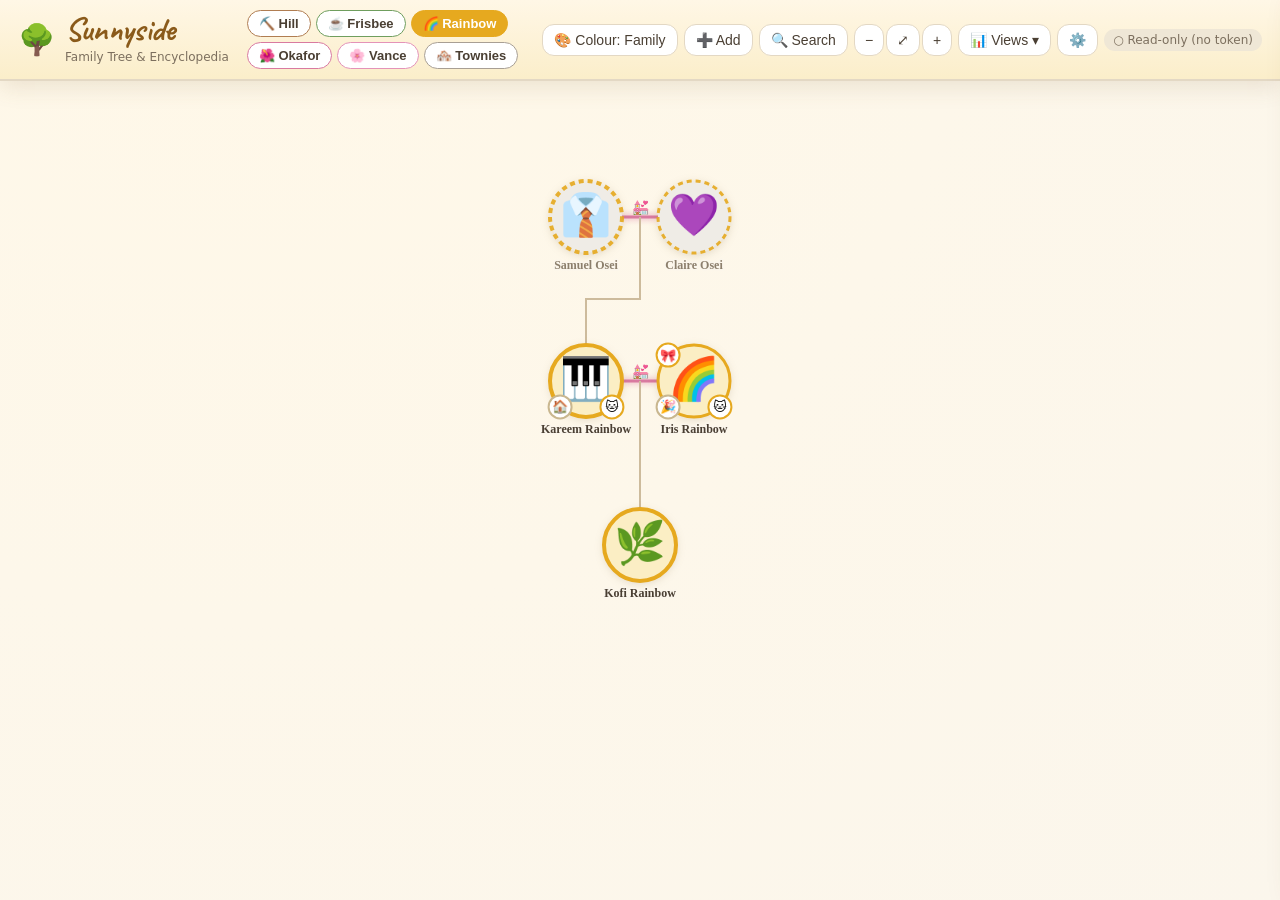
==== commit 93de7366: "Add Household pages and the "Whose turn is it?" dashboard - Household pages: clicking a household op" ====
--- a/docs/index.html
+++ b/docs/index.html
@@ -7,7 +7,12 @@
   <link rel="preconnect" href="https://fonts.googleapis.com">
   <link rel="preconnect" href="https://fonts.gstatic.com" crossorigin>
   <link href="https://fonts.googleapis.com/css2?family=Caveat:wght@600;700&display=swap" rel="stylesheet">
-  <link rel="stylesheet" href="css/styles.css">
+  <script>
+    // GitHub Pages caches static assets for ~10 min, so plain reloads can show stale
+    // styles. Load the stylesheet with a cache-buster so tweaks appear on a normal reload.
+    document.write('<link rel="stylesheet" href="css/styles.css?v=' + Date.now() + '">');
+  </script>
+  <noscript><link rel="stylesheet" href="css/styles.css"></noscript>
   <link rel="icon" href="data:image/svg+xml,<svg xmlns='http://www.w3.org/2000/svg' viewBox='0 0 100 100'><text y='.9em' font-size='90'>🌻</text></svg>">
 </head>
 <body>
@@ -34,6 +39,7 @@
       <span class="views-wrap">
         <button id="btnViews" class="tool" title="Open a view">📊 Views ▾</button>
         <div id="viewsMenu" class="add-menu views-menu">
+          <button data-view="rotation">🗓️ Whose turn?</button>
           <button data-view="households">🏠 Households</button>
           <button data-view="predict">🧬 Predictor</button>
           <button data-view="names">👶 Names</button>
@@ -82,6 +88,19 @@
     </div>
   </div>
 
-  <script type="module" src="js/app.js"></script>
+  <script>
+    // Cache-bust the whole JS module graph the same way: an import map rewrites every
+    // local module to a versioned URL so logic changes also appear on a normal reload.
+    // If the import map is ever rejected it simply falls back to the cached files —
+    // graceful staleness, never a broken page.
+    (function () {
+      var v = Date.now();
+      var mods = ['app', 'store', 'github', 'tree', 'predictor', 'extras', 'profile', 'constants', 'backup'];
+      var imports = {};
+      mods.forEach(function (m) { imports['./js/' + m + '.js'] = './js/' + m + '.js?v=' + v; });
+      document.write('<script type="importmap">' + JSON.stringify({ imports: imports }) + '<\/script>');
+      document.write('<script type="module" src="js/app.js?v=' + v + '"><\/script>');
+    })();
+  </script>
 </body>
 </html>
--- a/docs/css/styles.css
+++ b/docs/css/styles.css
@@ -134,6 +134,23 @@
 .rot-btn { width: 30px; height: 30px; border-radius: 50%; border: 1.5px solid var(--gold); background: #fff; color: #8a5a1a; font-size: 18px; cursor: pointer; line-height: 1; }
 .rot-btn:hover { background: var(--gold); color: #fff; }
 .household-card { position: relative; background: #fff; border: 1.5px solid var(--line); border-radius: var(--radius); padding: 16px 18px; box-shadow: var(--shadow); }
+.household-card.clickable { cursor: pointer; transition: transform .12s ease, box-shadow .12s ease; }
+.household-card.clickable:hover { transform: translateY(-2px); box-shadow: 0 10px 26px rgba(120,95,50,.2); }
+
+/* 🗓️ Whose turn? dashboard */
+.turn-list { display: flex; flex-direction: column; gap: 8px; }
+.turn-row { display: flex; align-items: center; gap: 12px; background: #fff; border: 1.5px solid var(--line); border-radius: 14px; padding: 10px 14px; box-shadow: var(--shadow); cursor: pointer; transition: transform .1s ease; }
+.turn-row:hover { transform: translateY(-1px); background: var(--cream); }
+.turn-row.done { opacity: .7; }
+.turn-emoji { font-size: 22px; }
+.turn-name { display: flex; flex-direction: column; flex: 1; min-width: 0; }
+.turn-name small { color: var(--ink-soft); font-size: 12px; white-space: nowrap; overflow: hidden; text-overflow: ellipsis; }
+.turn-prog { font-size: 13px; font-weight: 600; color: #8a6a3a; white-space: nowrap; }
+.turn-play { flex-shrink: 0; }
+.turn-alldone { background: #eef5e4; border: 1.5px solid var(--green); border-radius: 14px; padding: 12px 16px; color: #4d7a36; font-weight: 600; margin-bottom: 6px; }
+
+/* 🏡 Household page */
+.household-profile .chip-wrap { display: flex; flex-wrap: wrap; gap: 7px; }
 .hh-edit { position: absolute; top: 12px; right: 12px; border: 1.5px solid var(--line); background: #fff; border-radius: 9px; padding: 4px 9px; cursor: pointer; font-size: 13px; color: #8a5a1a; }
 .hh-edit:hover { background: var(--cream-2); }
 .hh-rotation { display: flex; align-items: center; justify-content: space-between; gap: 8px; margin: 4px 0 10px; }
@@ -338,6 +355,12 @@
 .gene-magic { font-size: 13px; color: #8a6a3a; margin: 10px 0 0; }
 .carried { font-size: 13px; color: #8a6a3a; background: #fff3da; border-left: 3px solid var(--gold); padding: 6px 10px; border-radius: 6px; margin: 8px 0 0; }
 
+/* 🧠 Personality predictor (the strip/cells are styled inline in predictor.js) */
+.pers-intro { font-size: 13px; color: var(--ink-soft); margin: 0 0 12px; }
+.pers-row { margin: 0 0 14px; }
+.pers-head { display: flex; justify-content: space-between; align-items: baseline; gap: 10px; flex-wrap: wrap; font-size: 14px; }
+.pers-parents { font-size: 12px; color: var(--ink-soft); }
+
 /* Extra views (Names / Lots / Stats) */
 .extras-view { max-width: 920px; margin: 0 auto; padding: 24px; height: 100%; overflow-y: auto; }
 .extras-h { color: #8a5a1a; margin: 0 0 4px; }
--- a/docs/css/styles.css
+++ b/docs/css/styles.css
@@ -134,6 +134,23 @@
 .rot-btn { width: 30px; height: 30px; border-radius: 50%; border: 1.5px solid var(--gold); background: #fff; color: #8a5a1a; font-size: 18px; cursor: pointer; line-height: 1; }
 .rot-btn:hover { background: var(--gold); color: #fff; }
 .household-card { position: relative; background: #fff; border: 1.5px solid var(--line); border-radius: var(--radius); padding: 16px 18px; box-shadow: var(--shadow); }
+.household-card.clickable { cursor: pointer; transition: transform .12s ease, box-shadow .12s ease; }
+.household-card.clickable:hover { transform: translateY(-2px); box-shadow: 0 10px 26px rgba(120,95,50,.2); }
+
+/* 🗓️ Whose turn? dashboard */
+.turn-list { display: flex; flex-direction: column; gap: 8px; }
+.turn-row { display: flex; align-items: center; gap: 12px; background: #fff; border: 1.5px solid var(--line); border-radius: 14px; padding: 10px 14px; box-shadow: var(--shadow); cursor: pointer; transition: transform .1s ease; }
+.turn-row:hover { transform: translateY(-1px); background: var(--cream); }
+.turn-row.done { opacity: .7; }
+.turn-emoji { font-size: 22px; }
+.turn-name { display: flex; flex-direction: column; flex: 1; min-width: 0; }
+.turn-name small { color: var(--ink-soft); font-size: 12px; white-space: nowrap; overflow: hidden; text-overflow: ellipsis; }
+.turn-prog { font-size: 13px; font-weight: 600; color: #8a6a3a; white-space: nowrap; }
+.turn-play { flex-shrink: 0; }
+.turn-alldone { background: #eef5e4; border: 1.5px solid var(--green); border-radius: 14px; padding: 12px 16px; color: #4d7a36; font-weight: 600; margin-bottom: 6px; }
+
+/* 🏡 Household page */
+.household-profile .chip-wrap { display: flex; flex-wrap: wrap; gap: 7px; }
 .hh-edit { position: absolute; top: 12px; right: 12px; border: 1.5px solid var(--line); background: #fff; border-radius: 9px; padding: 4px 9px; cursor: pointer; font-size: 13px; color: #8a5a1a; }
 .hh-edit:hover { background: var(--cream-2); }
 .hh-rotation { display: flex; align-items: center; justify-content: space-between; gap: 8px; margin: 4px 0 10px; }
@@ -338,6 +355,12 @@
 .gene-magic { font-size: 13px; color: #8a6a3a; margin: 10px 0 0; }
 .carried { font-size: 13px; color: #8a6a3a; background: #fff3da; border-left: 3px solid var(--gold); padding: 6px 10px; border-radius: 6px; margin: 8px 0 0; }
 
+/* 🧠 Personality predictor (the strip/cells are styled inline in predictor.js) */
+.pers-intro { font-size: 13px; color: var(--ink-soft); margin: 0 0 12px; }
+.pers-row { margin: 0 0 14px; }
+.pers-head { display: flex; justify-content: space-between; align-items: baseline; gap: 10px; flex-wrap: wrap; font-size: 14px; }
+.pers-parents { font-size: 12px; color: var(--ink-soft); }
+
 /* Extra views (Names / Lots / Stats) */
 .extras-view { max-width: 920px; margin: 0 auto; padding: 24px; height: 100%; overflow-y: auto; }
 .extras-h { color: #8a5a1a; margin: 0 0 4px; }
